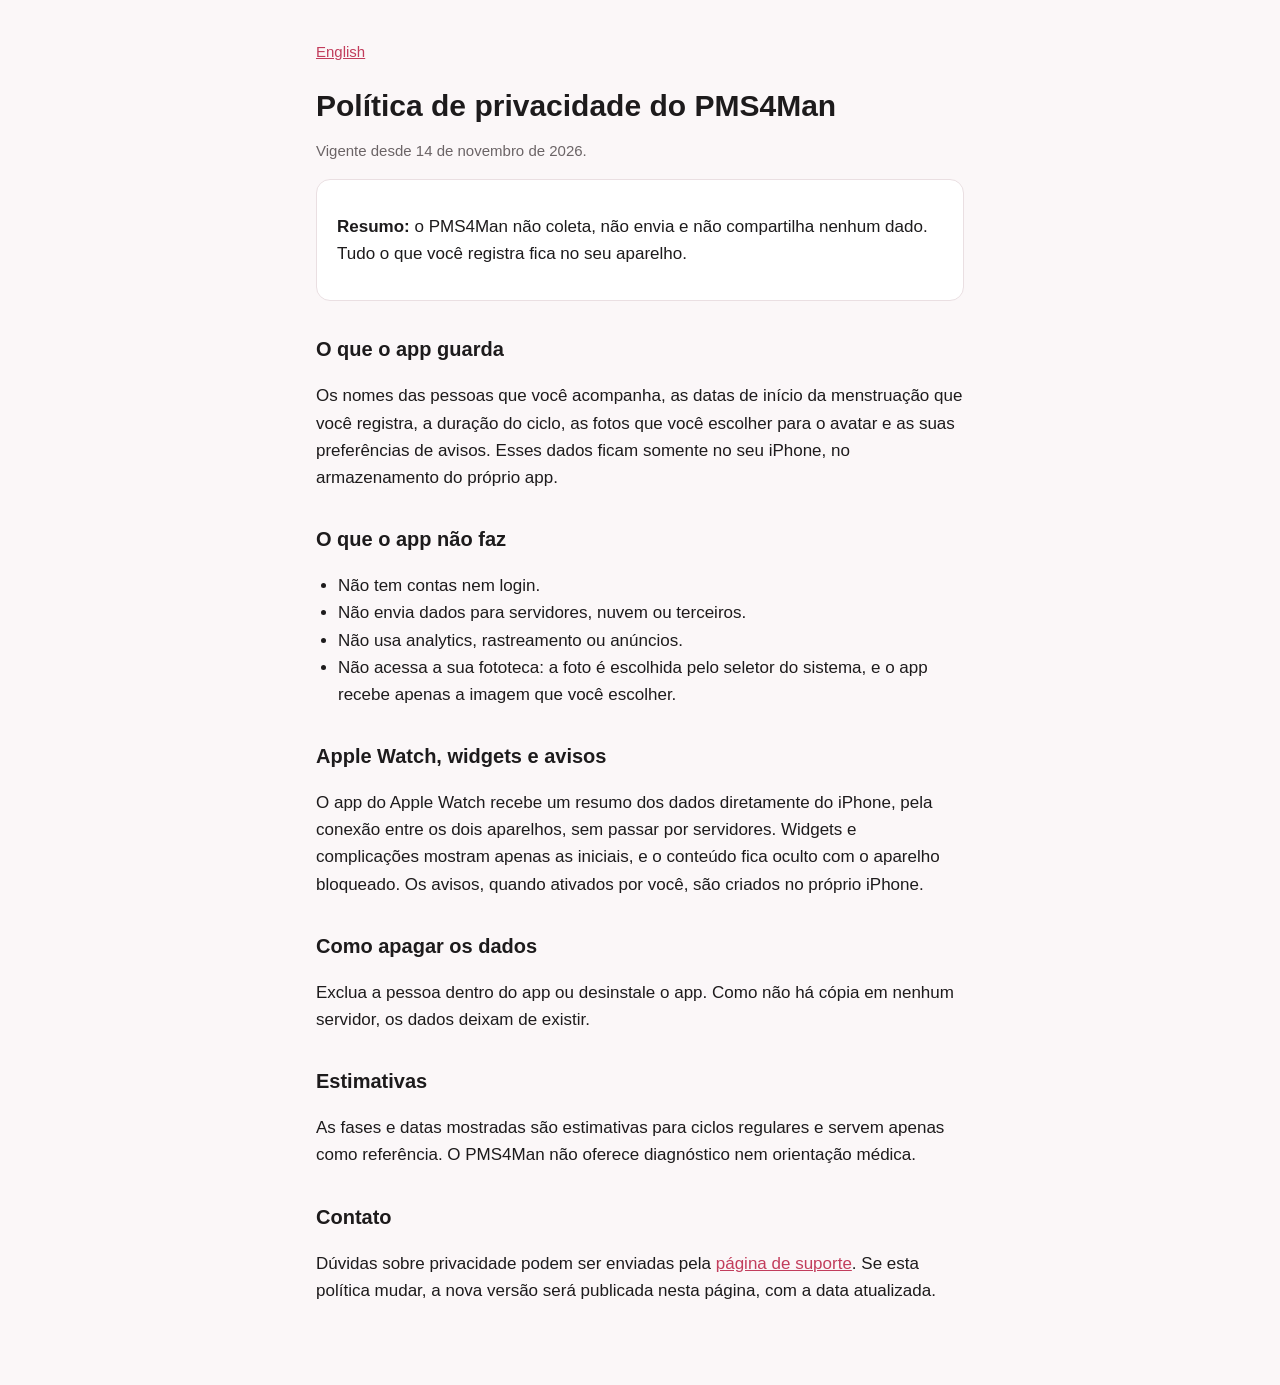
==== pms4man/privacidade/index.html @ 0de737ab "Add PMS4Man support and privacy pages Co-Authored-By: Claude Opus 5.5 <noreply@anthropic.com>" ====
<!doctype html>
<html lang="pt-BR">
<head>
<meta charset="utf-8">
<meta name="viewport" content="width=device-width, initial-scale=1">
<title>PMS4Man: Privacidade</title>
<link rel="stylesheet" href="/style.css">
</head>
<body>
<main>
<nav><a href="/pms4man/privacy/">English</a></nav>
<h1>Política de privacidade do PMS4Man</h1>
<p class="muted">Vigente desde 14 de novembro de 2026.</p>

<div class="card">
<p><strong>Resumo:</strong> o PMS4Man não coleta, não envia e não compartilha nenhum dado. Tudo o que você registra fica no seu aparelho.</p>
</div>

<h2>O que o app guarda</h2>
<p>Os nomes das pessoas que você acompanha, as datas de início da menstruação que você registra, a duração do ciclo, as fotos que você escolher para o avatar e as suas preferências de avisos. Esses dados ficam somente no seu iPhone, no armazenamento do próprio app.</p>

<h2>O que o app não faz</h2>
<ul>
<li>Não tem contas nem login.</li>
<li>Não envia dados para servidores, nuvem ou terceiros.</li>
<li>Não usa analytics, rastreamento ou anúncios.</li>
<li>Não acessa a sua fototeca: a foto é escolhida pelo seletor do sistema, e o app recebe apenas a imagem que você escolher.</li>
</ul>

<h2>Apple Watch, widgets e avisos</h2>
<p>O app do Apple Watch recebe um resumo dos dados diretamente do iPhone, pela conexão entre os dois aparelhos, sem passar por servidores. Widgets e complicações mostram apenas as iniciais, e o conteúdo fica oculto com o aparelho bloqueado. Os avisos, quando ativados por você, são criados no próprio iPhone.</p>

<h2>Como apagar os dados</h2>
<p>Exclua a pessoa dentro do app ou desinstale o app. Como não há cópia em nenhum servidor, os dados deixam de existir.</p>

<h2>Estimativas</h2>
<p>As fases e datas mostradas são estimativas para ciclos regulares e servem apenas como referência. O PMS4Man não oferece diagnóstico nem orientação médica.</p>

<h2>Contato</h2>
<p>Dúvidas sobre privacidade podem ser enviadas pela <a href="/pms4man/suporte/">página de suporte</a>. Se esta política mudar, a nova versão será publicada nesta página, com a data atualizada.</p>
</main>
</body>
</html>
---- style.css ----
:root { --bg: #fbf7f8; --text: #1d1b1c; --muted: #6b6466; --accent: #c23d5c; --card: #ffffff; --line: #eadfe2; }
@media (prefers-color-scheme: dark) {
  :root { --bg: #151314; --text: #f2eef0; --muted: #a59da0; --accent: #f06e88; --card: #1f1c1d; --line: #352f31; }
}
* { box-sizing: border-box; }
body { margin: 0; background: var(--bg); color: var(--text); font: 17px/1.6 -apple-system, BlinkMacSystemFont, "Segoe UI", Roboto, sans-serif; }
main { max-width: 680px; margin: 0 auto; padding: 40px 16px 64px; }
h1 { font-size: 30px; line-height: 1.2; margin: 0 0 4px; }
h2 { font-size: 20px; margin: 32px 0 8px; }
p, li { color: var(--text); }
.muted { color: var(--muted); font-size: 15px; }
a { color: var(--accent); }
ul { padding-left: 22px; }
.card { background: var(--card); border: 1px solid var(--line); border-radius: 14px; padding: 16px 20px; margin: 16px 0; }
nav { font-size: 15px; margin-bottom: 24px; }
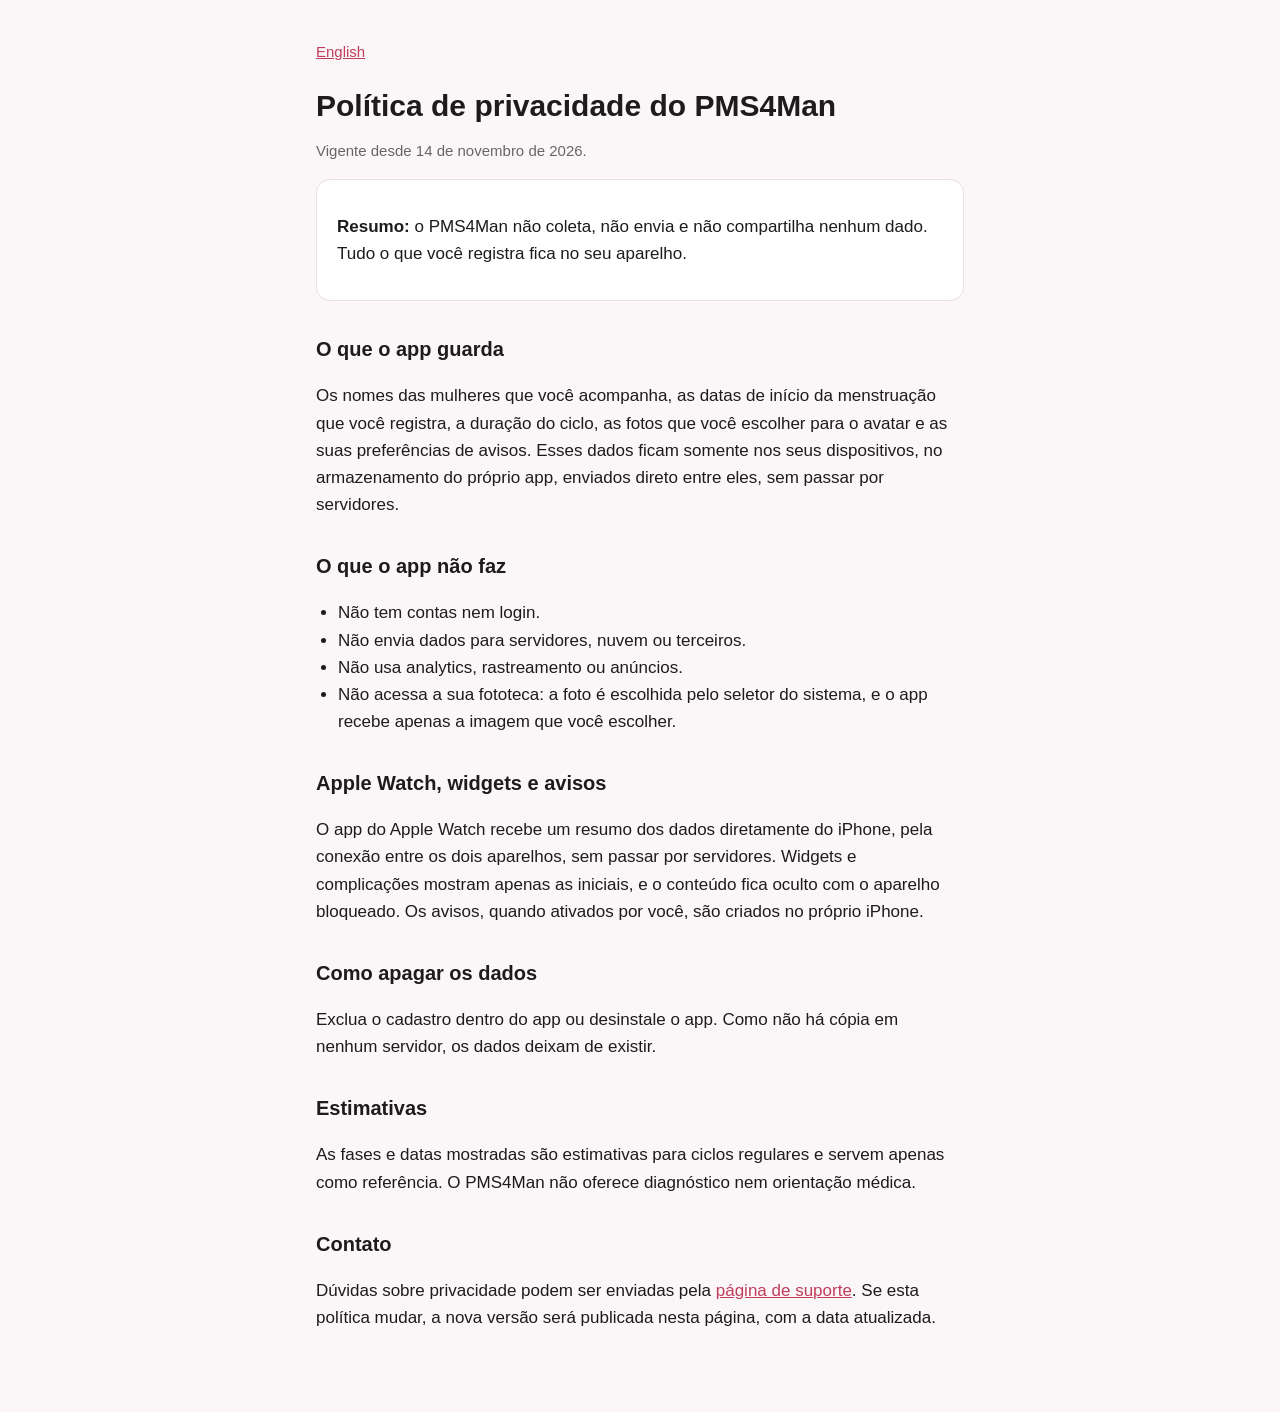
==== commit d822f549: "PMS4Man: falar de mulher e dados nos seus dispositivos - Privacidade: os dados ficam somente nos dis" ====
--- a/pms4man/privacidade/index.html
+++ b/pms4man/privacidade/index.html
@@ -17,7 +17,7 @@
 </div>
 
 <h2>O que o app guarda</h2>
-<p>Os nomes das pessoas que você acompanha, as datas de início da menstruação que você registra, a duração do ciclo, as fotos que você escolher para o avatar e as suas preferências de avisos. Esses dados ficam somente no seu iPhone, no armazenamento do próprio app.</p>
+<p>Os nomes das mulheres que você acompanha, as datas de início da menstruação que você registra, a duração do ciclo, as fotos que você escolher para o avatar e as suas preferências de avisos. Esses dados ficam somente nos seus dispositivos, no armazenamento do próprio app, enviados direto entre eles, sem passar por servidores.</p>
 
 <h2>O que o app não faz</h2>
 <ul>
@@ -31,7 +31,7 @@
 <p>O app do Apple Watch recebe um resumo dos dados diretamente do iPhone, pela conexão entre os dois aparelhos, sem passar por servidores. Widgets e complicações mostram apenas as iniciais, e o conteúdo fica oculto com o aparelho bloqueado. Os avisos, quando ativados por você, são criados no próprio iPhone.</p>
 
 <h2>Como apagar os dados</h2>
-<p>Exclua a pessoa dentro do app ou desinstale o app. Como não há cópia em nenhum servidor, os dados deixam de existir.</p>
+<p>Exclua o cadastro dentro do app ou desinstale o app. Como não há cópia em nenhum servidor, os dados deixam de existir.</p>
 
 <h2>Estimativas</h2>
 <p>As fases e datas mostradas são estimativas para ciclos regulares e servem apenas como referência. O PMS4Man não oferece diagnóstico nem orientação médica.</p>
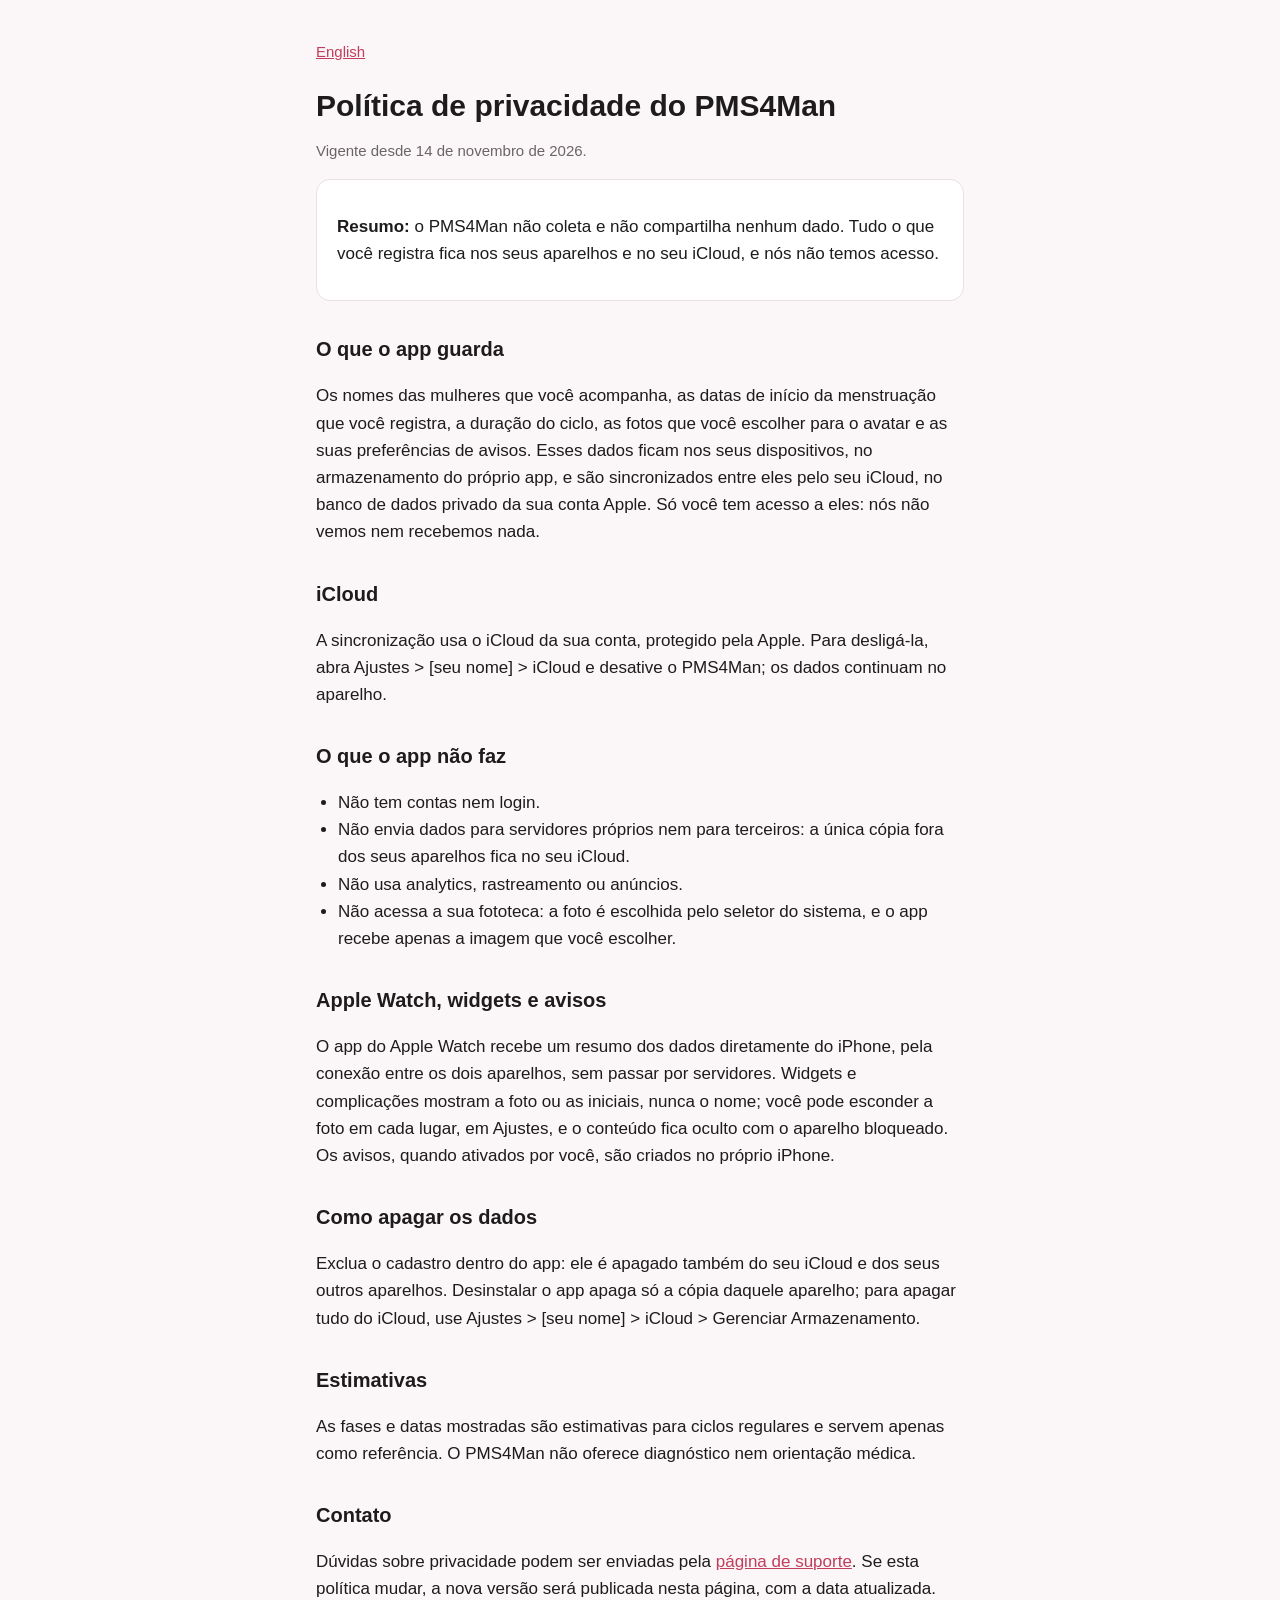
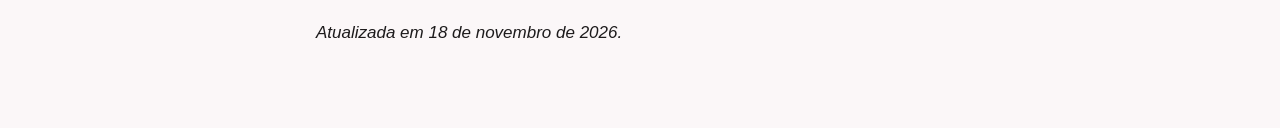
==== commit dbecab3f: "PMS4Man: privacidade e suporte com a sincronização pelo iCloud A 2.0.1 sincroniza pelo iCloud privad" ====
--- a/pms4man/privacidade/index.html
+++ b/pms4man/privacidade/index.html
@@ -13,31 +13,35 @@
 <p class="muted">Vigente desde 14 de novembro de 2026.</p>
 
 <div class="card">
-<p><strong>Resumo:</strong> o PMS4Man não coleta, não envia e não compartilha nenhum dado. Tudo o que você registra fica no seu aparelho.</p>
+<p><strong>Resumo:</strong> o PMS4Man não coleta e não compartilha nenhum dado. Tudo o que você registra fica nos seus aparelhos e no seu iCloud, e nós não temos acesso.</p>
 </div>
 
 <h2>O que o app guarda</h2>
-<p>Os nomes das mulheres que você acompanha, as datas de início da menstruação que você registra, a duração do ciclo, as fotos que você escolher para o avatar e as suas preferências de avisos. Esses dados ficam somente nos seus dispositivos, no armazenamento do próprio app, enviados direto entre eles, sem passar por servidores.</p>
+<p>Os nomes das mulheres que você acompanha, as datas de início da menstruação que você registra, a duração do ciclo, as fotos que você escolher para o avatar e as suas preferências de avisos. Esses dados ficam nos seus dispositivos, no armazenamento do próprio app, e são sincronizados entre eles pelo seu iCloud, no banco de dados privado da sua conta Apple. Só você tem acesso a eles: nós não vemos nem recebemos nada.</p>
+
+<h2>iCloud</h2>
+<p>A sincronização usa o iCloud da sua conta, protegido pela Apple. Para desligá-la, abra Ajustes &gt; [seu nome] &gt; iCloud e desative o PMS4Man; os dados continuam no aparelho.</p>
 
 <h2>O que o app não faz</h2>
 <ul>
 <li>Não tem contas nem login.</li>
-<li>Não envia dados para servidores, nuvem ou terceiros.</li>
+<li>Não envia dados para servidores próprios nem para terceiros: a única cópia fora dos seus aparelhos fica no seu iCloud.</li>
 <li>Não usa analytics, rastreamento ou anúncios.</li>
 <li>Não acessa a sua fototeca: a foto é escolhida pelo seletor do sistema, e o app recebe apenas a imagem que você escolher.</li>
 </ul>
 
 <h2>Apple Watch, widgets e avisos</h2>
-<p>O app do Apple Watch recebe um resumo dos dados diretamente do iPhone, pela conexão entre os dois aparelhos, sem passar por servidores. Widgets e complicações mostram apenas as iniciais, e o conteúdo fica oculto com o aparelho bloqueado. Os avisos, quando ativados por você, são criados no próprio iPhone.</p>
+<p>O app do Apple Watch recebe um resumo dos dados diretamente do iPhone, pela conexão entre os dois aparelhos, sem passar por servidores. Widgets e complicações mostram a foto ou as iniciais, nunca o nome; você pode esconder a foto em cada lugar, em Ajustes, e o conteúdo fica oculto com o aparelho bloqueado. Os avisos, quando ativados por você, são criados no próprio iPhone.</p>
 
 <h2>Como apagar os dados</h2>
-<p>Exclua o cadastro dentro do app ou desinstale o app. Como não há cópia em nenhum servidor, os dados deixam de existir.</p>
+<p>Exclua o cadastro dentro do app: ele é apagado também do seu iCloud e dos seus outros aparelhos. Desinstalar o app apaga só a cópia daquele aparelho; para apagar tudo do iCloud, use Ajustes &gt; [seu nome] &gt; iCloud &gt; Gerenciar Armazenamento.</p>
 
 <h2>Estimativas</h2>
 <p>As fases e datas mostradas são estimativas para ciclos regulares e servem apenas como referência. O PMS4Man não oferece diagnóstico nem orientação médica.</p>
 
 <h2>Contato</h2>
 <p>Dúvidas sobre privacidade podem ser enviadas pela <a href="/pms4man/suporte/">página de suporte</a>. Se esta política mudar, a nova versão será publicada nesta página, com a data atualizada.</p>
+<p><em>Atualizada em 18 de novembro de 2026.</em></p>
 </main>
 </body>
 </html>
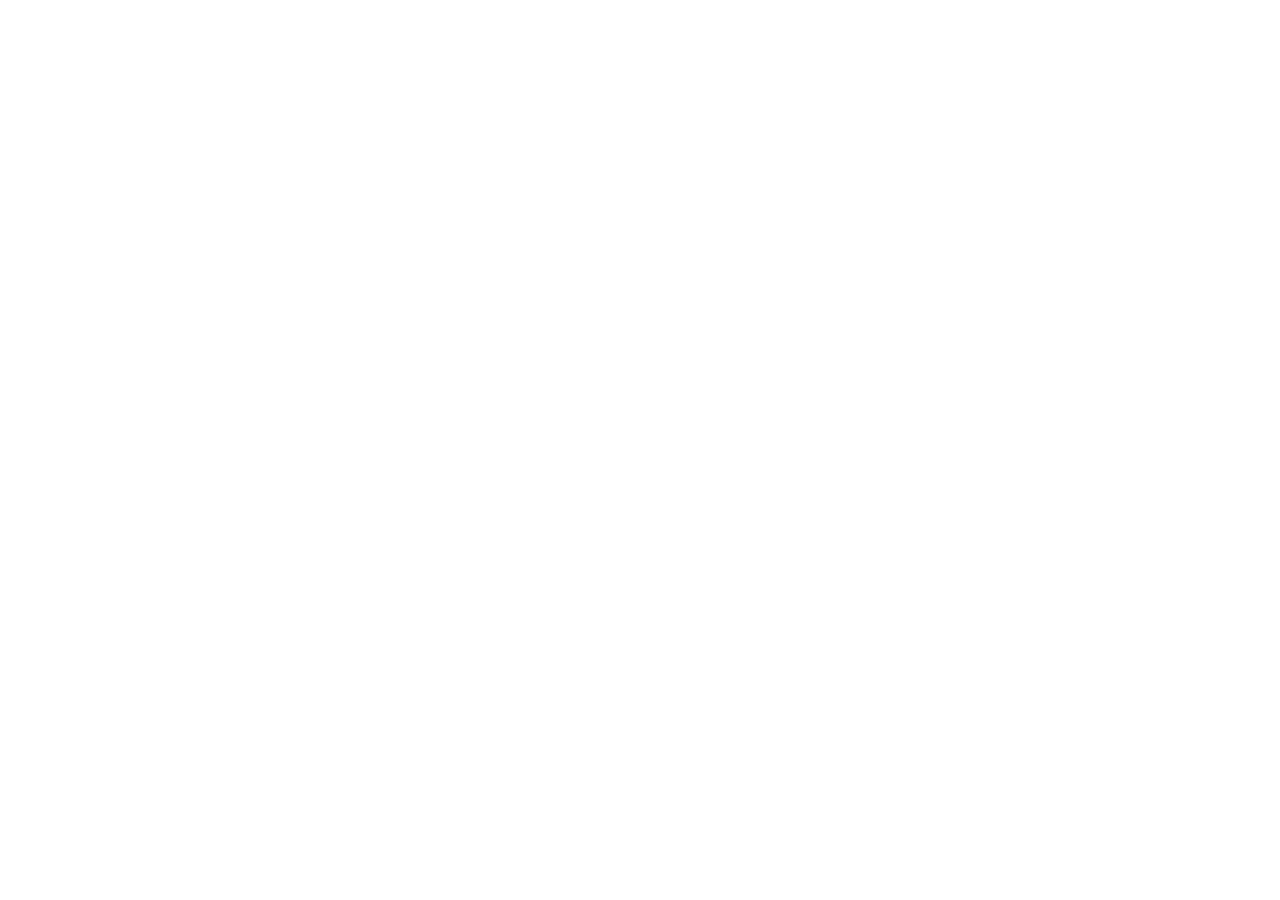
==== commit 6dfdd244: "Redirecionamentos para tapstudio.app O site mudou para https://tapstudio.app (repositório RafaelGali" ====
--- a/pms4man/privacidade/index.html
+++ b/pms4man/privacidade/index.html
@@ -1,47 +1,15 @@
 <!doctype html>
-<html lang="pt-BR">
+<html lang="en">
 <head>
 <meta charset="utf-8">
-<meta name="viewport" content="width=device-width, initial-scale=1">
-<title>PMS4Man: Privacidade</title>
-<link rel="stylesheet" href="/style.css">
+<title>Moved to tapstudio.app</title>
+<link rel="canonical" href="https://tapstudio.app/pms4man/privacidade/">
+<meta http-equiv="refresh" content="0; url=https://tapstudio.app/pms4man/privacidade/">
+<meta name="robots" content="noindex">
+<script>location.replace("https://tapstudio.app" + location.pathname + location.search + location.hash);</script>
 </head>
 <body>
-<main>
-<nav><a href="/pms4man/privacy/">English</a></nav>
-<h1>Política de privacidade do PMS4Man</h1>
-<p class="muted">Vigente desde 14 de novembro de 2026.</p>
-
-<div class="card">
-<p><strong>Resumo:</strong> o PMS4Man não coleta e não compartilha nenhum dado. Tudo o que você registra fica nos seus aparelhos e no seu iCloud, e nós não temos acesso.</p>
-</div>
-
-<h2>O que o app guarda</h2>
-<p>Os nomes das mulheres que você acompanha, as datas de início da menstruação que você registra, a duração do ciclo, as fotos que você escolher para o avatar e as suas preferências de avisos. Esses dados ficam nos seus dispositivos, no armazenamento do próprio app, e são sincronizados entre eles pelo seu iCloud, no banco de dados privado da sua conta Apple. Só você tem acesso a eles: nós não vemos nem recebemos nada.</p>
-
-<h2>iCloud</h2>
-<p>A sincronização usa o iCloud da sua conta, protegido pela Apple. Para desligá-la, abra Ajustes &gt; [seu nome] &gt; iCloud e desative o PMS4Man; os dados continuam no aparelho.</p>
-
-<h2>O que o app não faz</h2>
-<ul>
-<li>Não tem contas nem login.</li>
-<li>Não envia dados para servidores próprios nem para terceiros: a única cópia fora dos seus aparelhos fica no seu iCloud.</li>
-<li>Não usa analytics, rastreamento ou anúncios.</li>
-<li>Não acessa a sua fototeca: a foto é escolhida pelo seletor do sistema, e o app recebe apenas a imagem que você escolher.</li>
-</ul>
-
-<h2>Apple Watch, widgets e avisos</h2>
-<p>O app do Apple Watch recebe um resumo dos dados diretamente do iPhone, pela conexão entre os dois aparelhos, sem passar por servidores. Widgets e complicações mostram a foto ou as iniciais, nunca o nome; você pode esconder a foto em cada lugar, em Ajustes, e o conteúdo fica oculto com o aparelho bloqueado. Os avisos, quando ativados por você, são criados no próprio iPhone.</p>
-
-<h2>Como apagar os dados</h2>
-<p>Exclua o cadastro dentro do app: ele é apagado também do seu iCloud e dos seus outros aparelhos. Desinstalar o app apaga só a cópia daquele aparelho; para apagar tudo do iCloud, use Ajustes &gt; [seu nome] &gt; iCloud &gt; Gerenciar Armazenamento.</p>
-
-<h2>Estimativas</h2>
-<p>As fases e datas mostradas são estimativas para ciclos regulares e servem apenas como referência. O PMS4Man não oferece diagnóstico nem orientação médica.</p>
-
-<h2>Contato</h2>
-<p>Dúvidas sobre privacidade podem ser enviadas pela <a href="/pms4man/suporte/">página de suporte</a>. Se esta política mudar, a nova versão será publicada nesta página, com a data atualizada.</p>
-<p><em>Atualizada em 18 de novembro de 2026.</em></p>
-</main>
+<p>This page moved to <a href="https://tapstudio.app/pms4man/privacidade/">https://tapstudio.app/pms4man/privacidade/</a>.</p>
+<p lang="pt-BR">Esta página mudou para <a href="https://tapstudio.app/pms4man/privacidade/">https://tapstudio.app/pms4man/privacidade/</a>.</p>
 </body>
 </html>
